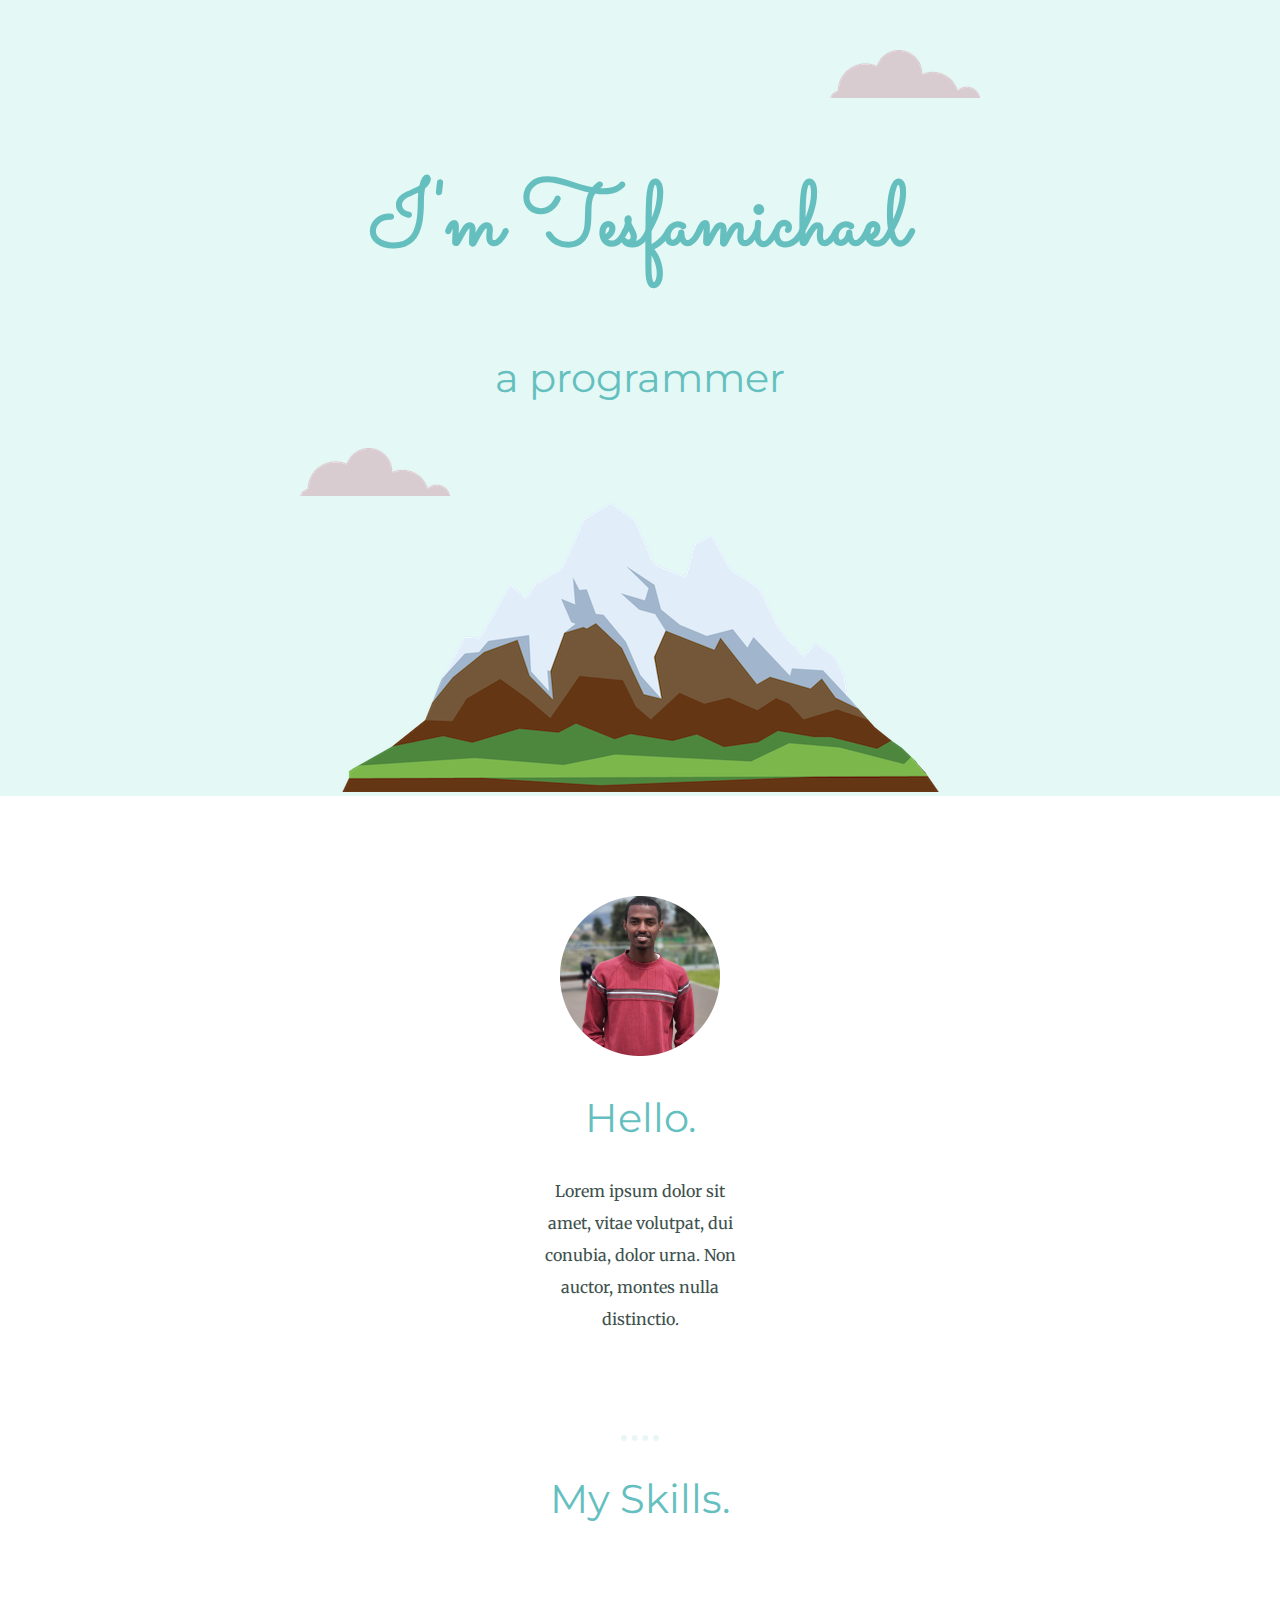
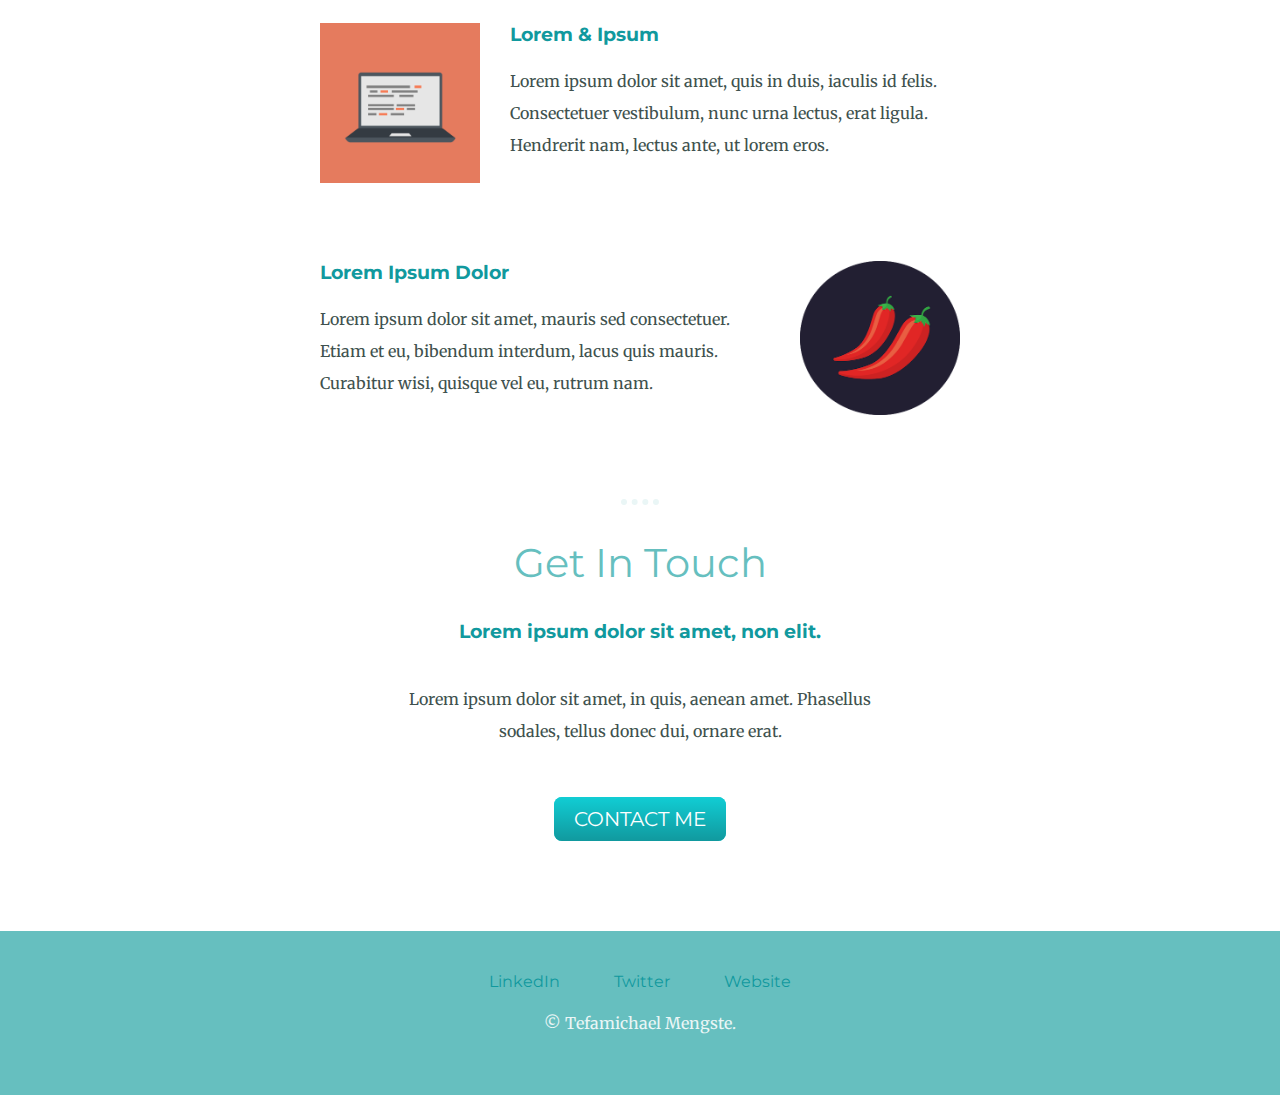
==== CSS-My Site/index.html @ 804f7bbd "feat (web): add CSS-My Site" ====
<!DOCTYPE html>
<html lang="en">
<head>
    <meta charset="UTF-8">
    <meta name="viewport" content="width=device-width, initial-scale=1.0">
    <title>Tesfamichael Mengste</title>
    <link rel="stylesheet" href="css/styles.css">
    <link rel="icon" href="favicon.ico">
    <link rel="preconnect" href="https://fonts.googleapis.com">
    <link rel="preconnect" href="https://fonts.gstatic.com" crossorigin>
    <link href="https://fonts.googleapis.com/css2?family=Merriweather&family=Montserrat&family=Sacramento&display=swap" rel="stylesheet">
</head>
<body>
    <div class="top_container">
        <img class="top-cloud" src="images/cloud.png" alt="cloud-img">
        <h1>I'm Tesfamichael</h1>
        <h2>a programmer</h2>
        <img class = "bottom-cloud" src="images/cloud.png" alt="cloud-img">
        <img src="images/mountain.png" alt="mountain-img">
    </div>
    <div class="middle-container">
        <div class="profile">
          <img class="profile-img" src="images/profile.png" alt="profile-img">
          <h2>Hello.</h2>
          <p class="intro">Lorem ipsum dolor sit amet, vitae volutpat, dui conubia, dolor urna. Non auctor, montes nulla distinctio.</p>
        </div>
        <hr>
        <div class="skills">
          <h2>My Skills.</h2>
          <div class="skill-row">
            <img class="computer-img" src="images/computer.png" alt="computer-img">
            <h3>Lorem & Ipsum</h3>
            <p>Lorem ipsum dolor sit amet, quis in duis, iaculis id felis. Consectetuer vestibulum, nunc urna lectus, erat ligula. Hendrerit nam, lectus ante, ut lorem eros.</p>
          </div>
          <div class="skill-row">
            <img class="chillies-img" src="images/chillies.png" alt="chillies-img">
            <h3>Lorem Ipsum Dolor</h3>
            <p>Lorem ipsum dolor sit amet, mauris sed consectetuer. Etiam et eu, bibendum interdum, lacus quis mauris. Curabitur wisi, quisque vel eu, rutrum nam.</p>
          </div>
        </div>
        <hr>
        <div class="contact-me">
          <h2>Get In Touch</h2>
          <h3>Lorem ipsum dolor sit amet, non elit.</h3>
          <p class="contact-message">Lorem ipsum dolor sit amet, in quis, aenean amet. Phasellus sodales, tellus donec dui, ornare erat.</p>
          <a class="btn" href="mailto:tesfaymebre@gmail.com">CONTACT ME</a>
        </div>
      </div>
      
      
      <div class="bottom-container">
        <a class="footer-link" href="https://www.linkedin.com/">LinkedIn</a>
        <a class="footer-link" href="https://twitter.com/">Twitter</a>
        <a class="footer-link" href="https://www.appbrewery.co/">Website</a>
        <p>© Tefamichael Mengste.</p>
      </div>
      

    </div>
    
</body>
</html>
---- CSS-My Site/css/styles.css ----
body {
    margin: 0;
    text-align: center;
    font-family: 'Merriweather', serif;
    color: #40514E;
}

h1 {
    color: #66BFBF;
    margin: 50px,auto,0,auto;
    font-size: 5.625rem;
    font-family: 'Sacramento', cursive;

}

h2 {
    color: #66BFBF;
    font-size: 2.5rem;
    font-weight: normal;
    font-family: 'Montserrat', sans-serif;
}

h3 {
    color: #11999E;
    font-family: 'Montserrat', sans-serif;
}

p {
    line-height: 2;
}

hr {
    border-style: none;
    border-top: dotted;
    border-color: #EAF6F6;
    border-width: 6px;
    width: 3%;
}

a {
    color: #11999E;
    padding: 40px 25px 40px 25px;
    font-family: 'Montserrat', sans-serif;
    text-decoration: none;
}

a:hover {
    color: #EAF6F6;
}

.top_container {
    background-color: #E4F9F5;
    position: relative;
    padding-top: 100px;
}

.profile {
    width: 50%;
    margin: 100px auto 100px auto;
    text-align: center;
}

.skill-row {
    width: 50%;
    margin: 100px auto 100px auto;
    text-align: left;
    
}

.computer-img {
    width: 25%;
    float: left;
    margin-right: 30px;
}

.chillies-img {
    width: 25%;
    float: right;
    margin-left: 30px;
}

.middle-container {
    margin: 100px 0px;
}

.intro {
    width: 30%;
    margin: auto;
}

.contact-message {
    width: 40%;
    margin: 40px auto 60px;
}

.bottom-container {
    background-color: #66BFBF;
    padding: 40px;
    color: #EAF6F6;
}

.top-cloud {
    position: absolute;
    right: 300px;
    top: 50px;
}

.bottom-cloud {
    position: absolute;
    left: 300px;
    bottom: 300px;
}

.profile-img {
    width: 25%;
}

.btn {
    background: #11cdd4;
    background-image: -webkit-linear-gradient(top, #11cdd4, #11999e);
    background-image: -moz-linear-gradient(top, #11cdd4, #11999e);
    background-image: -ms-linear-gradient(top, #11cdd4, #11999e);
    background-image: -o-linear-gradient(top, #11cdd4, #11999e);
    background-image: linear-gradient(to bottom, #11cdd4, #11999e);
    -webkit-border-radius: 8;
    -moz-border-radius: 8;
    border-radius: 8px;
    font-family: 'Montserrat', sans-serif;
    color: #ffffff;
    font-size: 20px;
    padding: 10px 20px 10px 20px;
    text-decoration: none;
  }
  
  .btn:hover {
    background: #30e3cb;
    background-image: -webkit-linear-gradient(top, #30e3cb, #2bc4ad);
    background-image: -moz-linear-gradient(top, #30e3cb, #2bc4ad);
    background-image: -ms-linear-gradient(top, #30e3cb, #2bc4ad);
    background-image: -o-linear-gradient(top, #30e3cb, #2bc4ad);
    background-image: linear-gradient(to bottom, #30e3cb, #2bc4ad);
    text-decoration: none;
  }

.copy-right {
    color: #EAF6F6;
    font-size: 0.76rem;
}
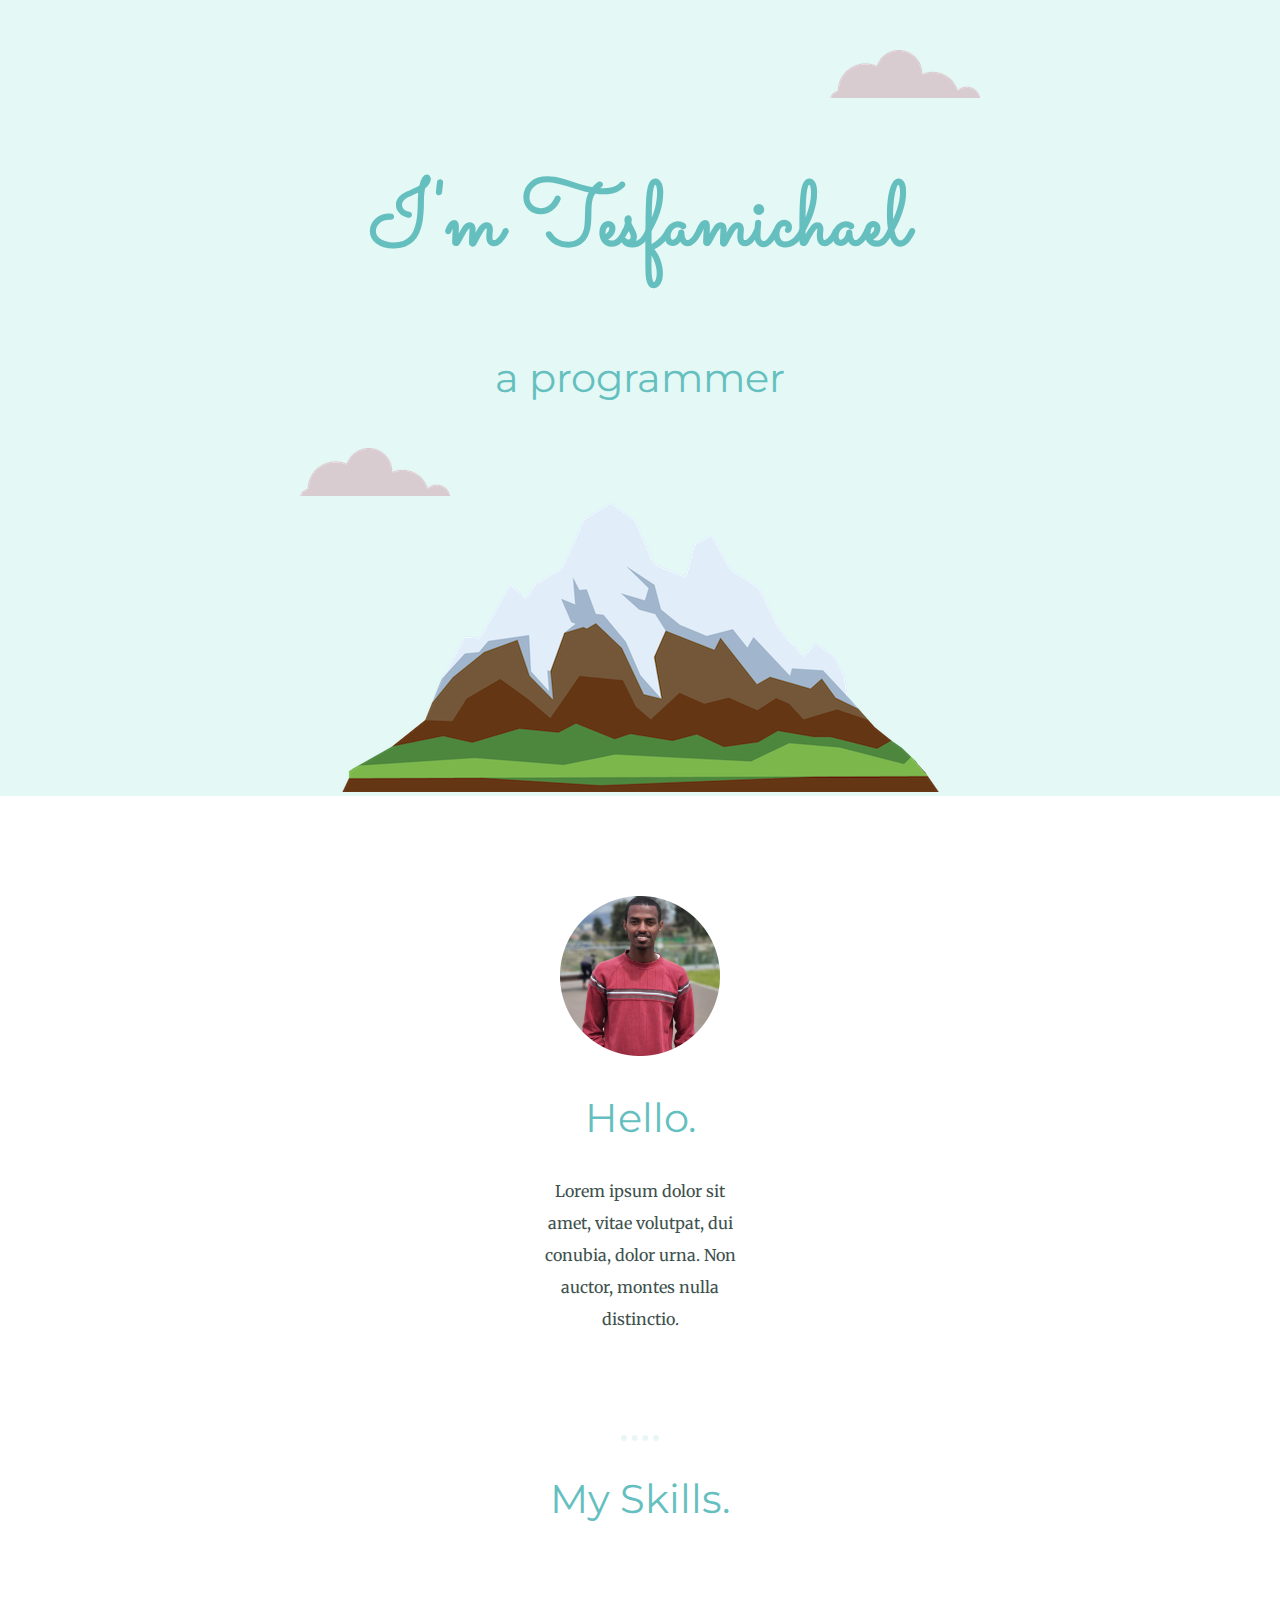
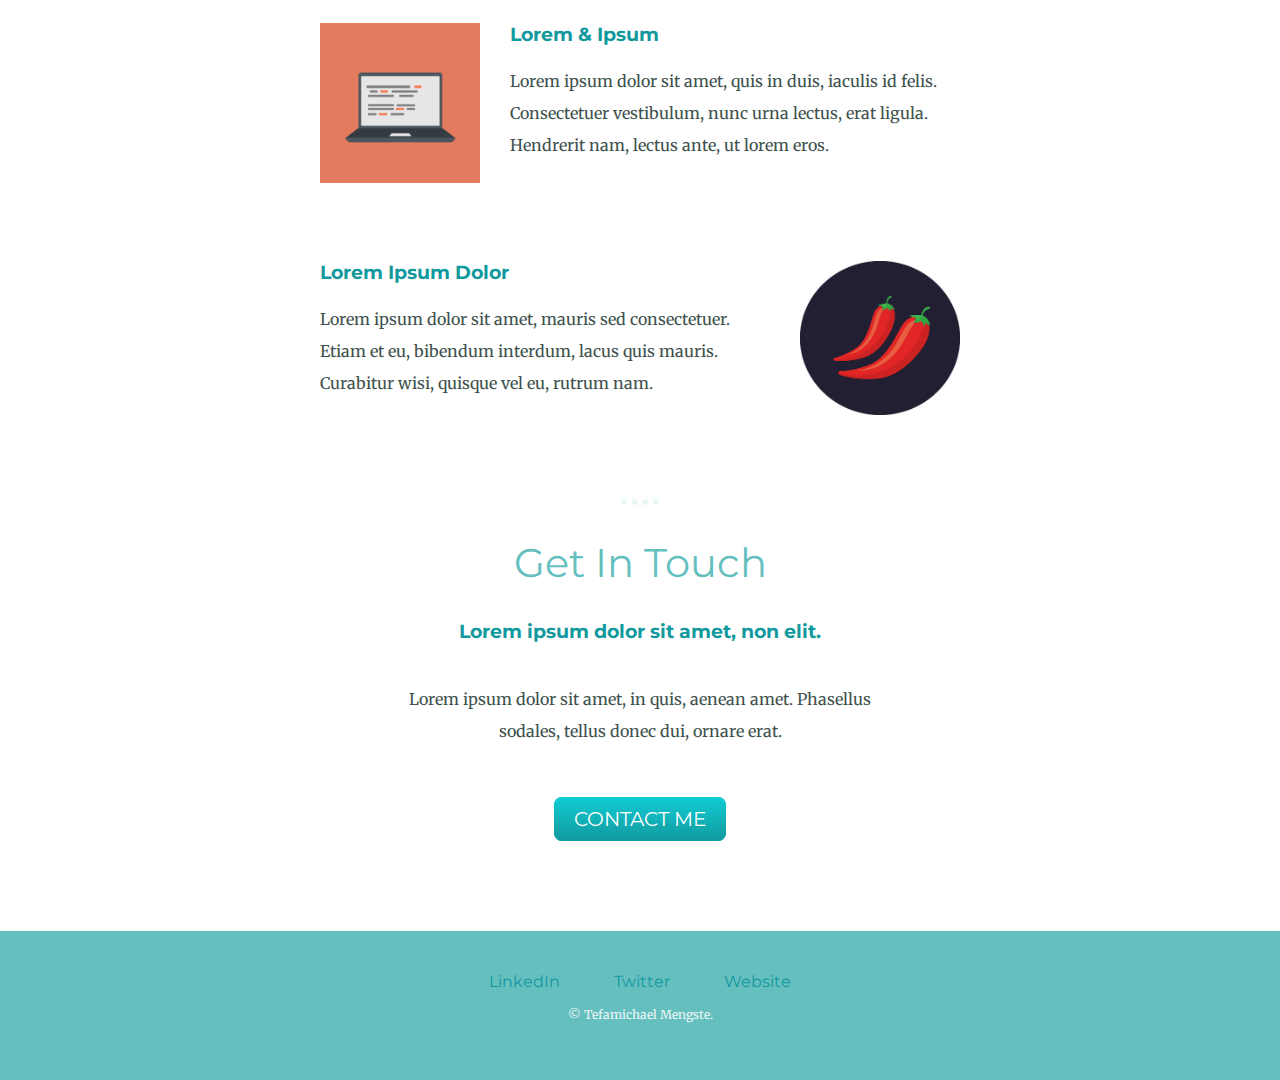
==== commit eea69de8: "feat (web): add tindog site" ====
--- a/CSS-My Site/index.html
+++ b/CSS-My Site/index.html
@@ -52,7 +52,7 @@
         <a class="footer-link" href="https://www.linkedin.com/">LinkedIn</a>
         <a class="footer-link" href="https://twitter.com/">Twitter</a>
         <a class="footer-link" href="https://www.appbrewery.co/">Website</a>
-        <p>© Tefamichael Mengste.</p>
+        <p class="copy-right">© Tefamichael Mengste.</p>
       </div>
       
 
